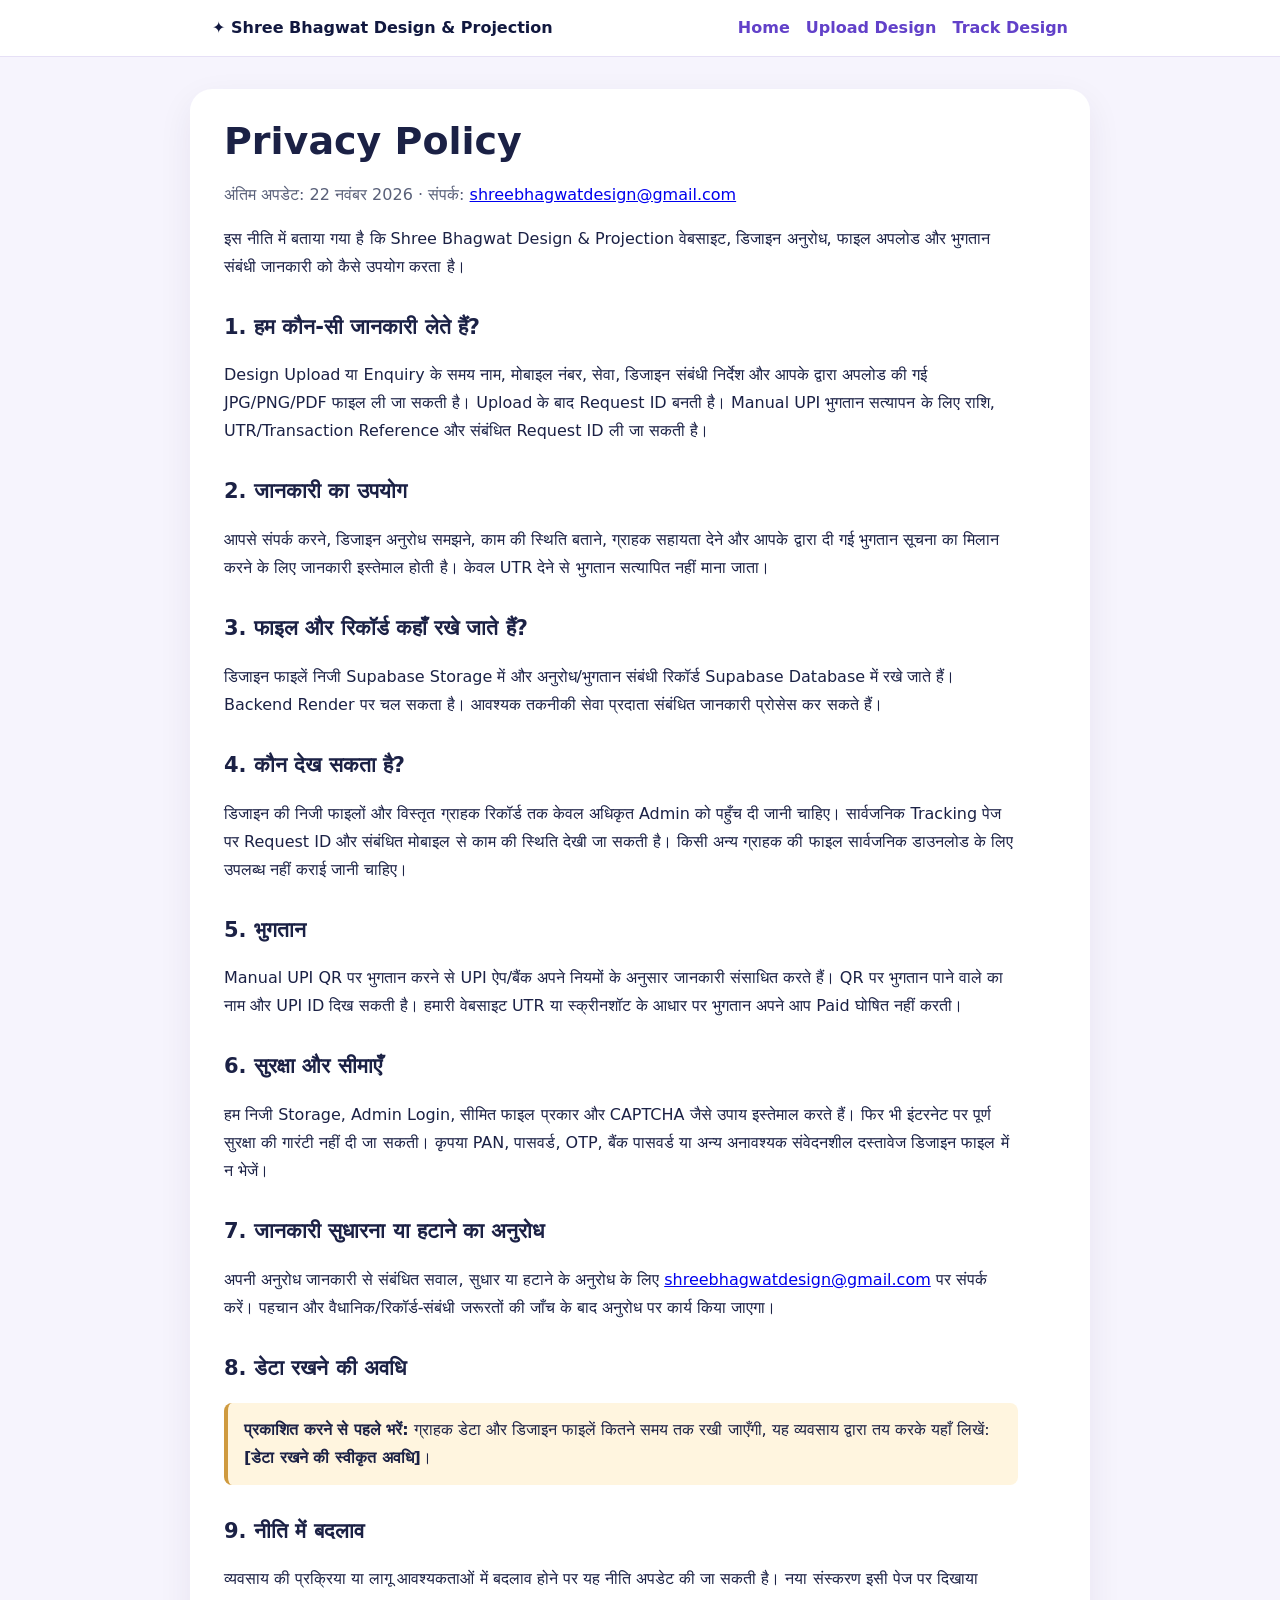
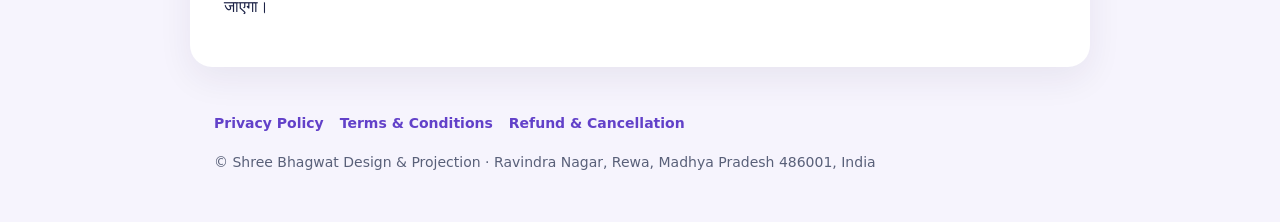
==== privacy.html @ c24ebc2f "Add files via upload" ====
<!doctype html><html lang="hi"><head><meta charset="utf-8"><meta name="viewport" content="width=device-width, initial-scale=1"><title>Privacy Policy | Shree Bhagwat Design & Projection</title><meta name="robots" content="index,follow"><style>*{box-sizing:border-box}body{margin:0;background:#f6f4fd;color:#1b2145;font:16px/1.75 system-ui,-apple-system,Segoe UI,Arial,sans-serif}header{background:#fff;border-bottom:1px solid #e6e0f6}nav{max-width:900px;margin:auto;padding:14px 22px;display:flex;justify-content:space-between;gap:16px;flex-wrap:wrap;align-items:center}nav a,.links a{color:#6241c9;text-decoration:none;font-weight:650}.brand{font-weight:800;color:#11183f}main{max-width:900px;margin:32px auto;padding:30px 34px;background:white;border-radius:22px;box-shadow:0 12px 35px #27204a12}h1{font-size:clamp(26px,4vw,38px);line-height:1.2;margin:0 0 14px}h2{font-size:21px;margin:28px 0 8px}p,li{max-width:78ch}.muted{color:#596079}.notice{background:#fff5df;border-left:4px solid #cf9a3e;border-radius:8px;padding:13px 16px}.links{display:flex;gap:16px;flex-wrap:wrap}footer{max-width:900px;margin:auto;padding:12px 24px 34px;color:#596079;font-size:14px}a:focus-visible{outline:3px solid #a78df3;outline-offset:3px}@media(max-width:600px){main{margin:15px 10px;padding:23px 20px}nav{padding:13px 16px}}</style></head><body><header><nav><a class="brand" href="/">✦ Shree Bhagwat Design & Projection</a><div class="links"><a href="/">Home</a><a href="/upload.html">Upload Design</a><a href="https://shree-bhagwat-upload-api.onrender.com/track">Track Design</a></div></nav></header><main><h1>Privacy Policy</h1><p class="muted">अंतिम अपडेट: 22 नवंबर 2026 · संपर्क: <a href="mailto:shreebhagwatdesign@gmail.com">shreebhagwatdesign@gmail.com</a></p><p>इस नीति में बताया गया है कि Shree Bhagwat Design & Projection वेबसाइट, डिजाइन अनुरोध, फाइल अपलोड और भुगतान संबंधी जानकारी को कैसे उपयोग करता है।</p>
<h2>1. हम कौन-सी जानकारी लेते हैं?</h2><p>Design Upload या Enquiry के समय नाम, मोबाइल नंबर, सेवा, डिजाइन संबंधी निर्देश और आपके द्वारा अपलोड की गई JPG/PNG/PDF फाइल ली जा सकती है। Upload के बाद Request ID बनती है। Manual UPI भुगतान सत्यापन के लिए राशि, UTR/Transaction Reference और संबंधित Request ID ली जा सकती है।</p>
<h2>2. जानकारी का उपयोग</h2><p>आपसे संपर्क करने, डिजाइन अनुरोध समझने, काम की स्थिति बताने, ग्राहक सहायता देने और आपके द्वारा दी गई भुगतान सूचना का मिलान करने के लिए जानकारी इस्तेमाल होती है। केवल UTR देने से भुगतान सत्यापित नहीं माना जाता।</p>
<h2>3. फाइल और रिकॉर्ड कहाँ रखे जाते हैं?</h2><p>डिजाइन फाइलें निजी Supabase Storage में और अनुरोध/भुगतान संबंधी रिकॉर्ड Supabase Database में रखे जाते हैं। Backend Render पर चल सकता है। आवश्यक तकनीकी सेवा प्रदाता संबंधित जानकारी प्रोसेस कर सकते हैं।</p>
<h2>4. कौन देख सकता है?</h2><p>डिजाइन की निजी फाइलों और विस्तृत ग्राहक रिकॉर्ड तक केवल अधिकृत Admin को पहुँच दी जानी चाहिए। सार्वजनिक Tracking पेज पर Request ID और संबंधित मोबाइल से काम की स्थिति देखी जा सकती है। किसी अन्य ग्राहक की फाइल सार्वजनिक डाउनलोड के लिए उपलब्ध नहीं कराई जानी चाहिए।</p>
<h2>5. भुगतान</h2><p>Manual UPI QR पर भुगतान करने से UPI ऐप/बैंक अपने नियमों के अनुसार जानकारी संसाधित करते हैं। QR पर भुगतान पाने वाले का नाम और UPI ID दिख सकती है। हमारी वेबसाइट UTR या स्क्रीनशॉट के आधार पर भुगतान अपने आप Paid घोषित नहीं करती।</p>
<h2>6. सुरक्षा और सीमाएँ</h2><p>हम निजी Storage, Admin Login, सीमित फाइल प्रकार और CAPTCHA जैसे उपाय इस्तेमाल करते हैं। फिर भी इंटरनेट पर पूर्ण सुरक्षा की गारंटी नहीं दी जा सकती। कृपया PAN, पासवर्ड, OTP, बैंक पासवर्ड या अन्य अनावश्यक संवेदनशील दस्तावेज डिजाइन फाइल में न भेजें।</p>
<h2>7. जानकारी सुधारना या हटाने का अनुरोध</h2><p>अपनी अनुरोध जानकारी से संबंधित सवाल, सुधार या हटाने के अनुरोध के लिए <a href="mailto:shreebhagwatdesign@gmail.com">shreebhagwatdesign@gmail.com</a> पर संपर्क करें। पहचान और वैधानिक/रिकॉर्ड-संबंधी जरूरतों की जाँच के बाद अनुरोध पर कार्य किया जाएगा।</p>
<h2>8. डेटा रखने की अवधि</h2><p class="notice"><strong>प्रकाशित करने से पहले भरें:</strong> ग्राहक डेटा और डिजाइन फाइलें कितने समय तक रखी जाएँगी, यह व्यवसाय द्वारा तय करके यहाँ लिखें: <strong>[डेटा रखने की स्वीकृत अवधि]</strong>।</p>
<h2>9. नीति में बदलाव</h2><p>व्यवसाय की प्रक्रिया या लागू आवश्यकताओं में बदलाव होने पर यह नीति अपडेट की जा सकती है। नया संस्करण इसी पेज पर दिखाया जाएगा।</p></main><footer><div class="links"><a href="/privacy.html">Privacy Policy</a><a href="/terms.html">Terms & Conditions</a><a href="/refund.html">Refund & Cancellation</a></div><p>© Shree Bhagwat Design & Projection · Ravindra Nagar, Rewa, Madhya Pradesh 486001, India</p></footer></body></html>
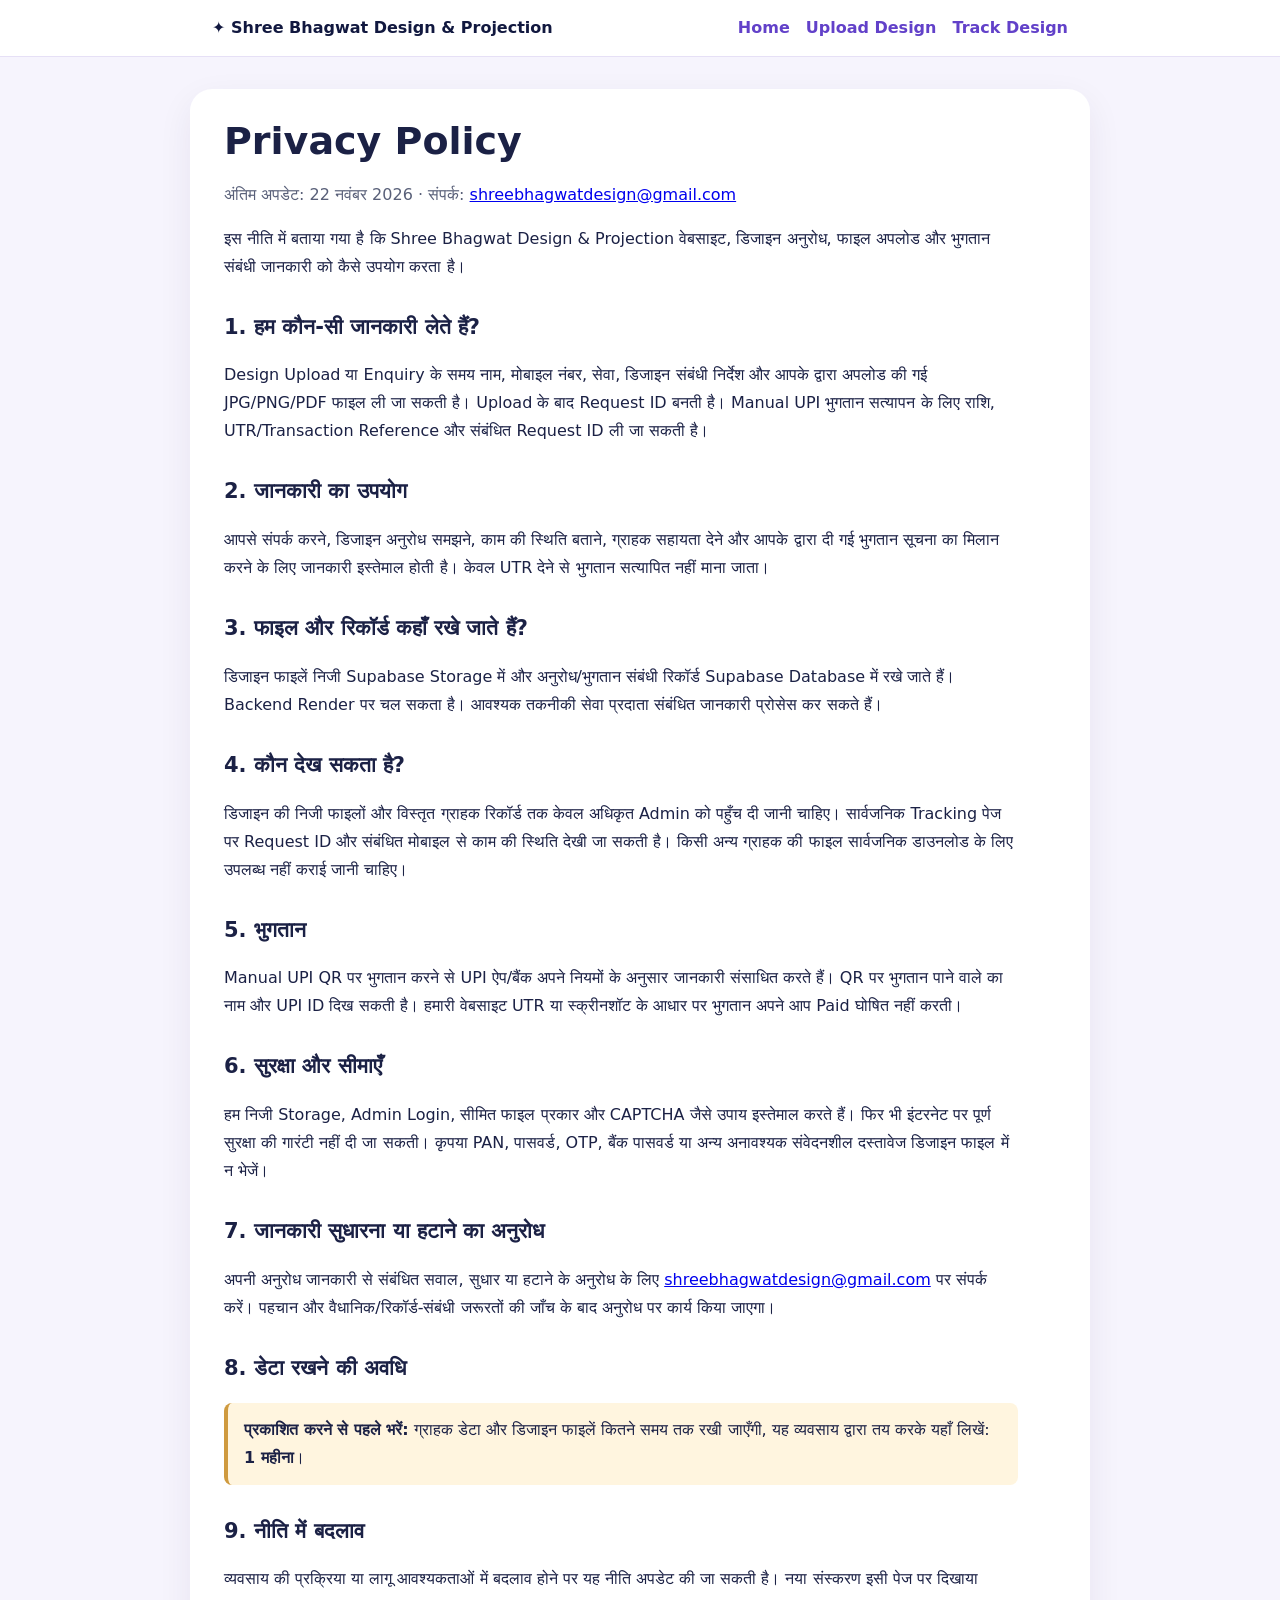
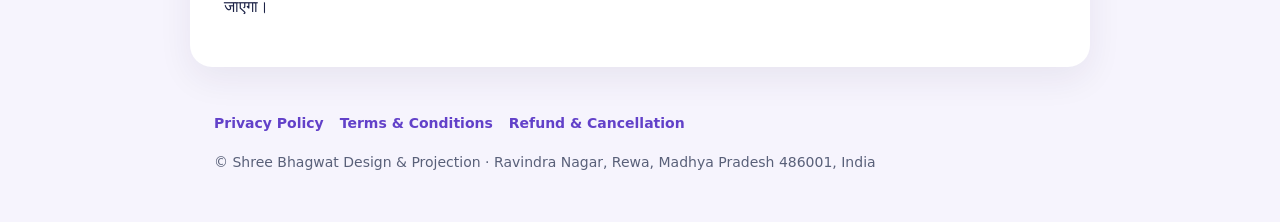
==== commit 6f42dca2: "Update data retention period to 1 month" ====
--- a/privacy.html
+++ b/privacy.html
@@ -6,5 +6,5 @@
 <h2>5. भुगतान</h2><p>Manual UPI QR पर भुगतान करने से UPI ऐप/बैंक अपने नियमों के अनुसार जानकारी संसाधित करते हैं। QR पर भुगतान पाने वाले का नाम और UPI ID दिख सकती है। हमारी वेबसाइट UTR या स्क्रीनशॉट के आधार पर भुगतान अपने आप Paid घोषित नहीं करती।</p>
 <h2>6. सुरक्षा और सीमाएँ</h2><p>हम निजी Storage, Admin Login, सीमित फाइल प्रकार और CAPTCHA जैसे उपाय इस्तेमाल करते हैं। फिर भी इंटरनेट पर पूर्ण सुरक्षा की गारंटी नहीं दी जा सकती। कृपया PAN, पासवर्ड, OTP, बैंक पासवर्ड या अन्य अनावश्यक संवेदनशील दस्तावेज डिजाइन फाइल में न भेजें।</p>
 <h2>7. जानकारी सुधारना या हटाने का अनुरोध</h2><p>अपनी अनुरोध जानकारी से संबंधित सवाल, सुधार या हटाने के अनुरोध के लिए <a href="mailto:shreebhagwatdesign@gmail.com">shreebhagwatdesign@gmail.com</a> पर संपर्क करें। पहचान और वैधानिक/रिकॉर्ड-संबंधी जरूरतों की जाँच के बाद अनुरोध पर कार्य किया जाएगा।</p>
-<h2>8. डेटा रखने की अवधि</h2><p class="notice"><strong>प्रकाशित करने से पहले भरें:</strong> ग्राहक डेटा और डिजाइन फाइलें कितने समय तक रखी जाएँगी, यह व्यवसाय द्वारा तय करके यहाँ लिखें: <strong>[डेटा रखने की स्वीकृत अवधि]</strong>।</p>
-<h2>9. नीति में बदलाव</h2><p>व्यवसाय की प्रक्रिया या लागू आवश्यकताओं में बदलाव होने पर यह नीति अपडेट की जा सकती है। नया संस्करण इसी पेज पर दिखाया जाएगा।</p></main><footer><div class="links"><a href="/privacy.html">Privacy Policy</a><a href="/terms.html">Terms & Conditions</a><a href="/refund.html">Refund & Cancellation</a></div><p>© Shree Bhagwat Design & Projection · Ravindra Nagar, Rewa, Madhya Pradesh 486001, India</p></footer></body></html>+<h2>8. डेटा रखने की अवधि</h2><p class="notice"><strong>प्रकाशित करने से पहले भरें:</strong> ग्राहक डेटा और डिजाइन फाइलें कितने समय तक रखी जाएँगी, यह व्यवसाय द्वारा तय करके यहाँ लिखें: <strong>1 महीना</strong>।</p>
+<h2>9. नीति में बदलाव</h2><p>व्यवसाय की प्रक्रिया या लागू आवश्यकताओं में बदलाव होने पर यह नीति अपडेट की जा सकती है। नया संस्करण इसी पेज पर दिखाया जाएगा।</p></main><footer><div class="links"><a href="/privacy.html">Privacy Policy</a><a href="/terms.html">Terms & Conditions</a><a href="/refund.html">Refund & Cancellation</a></div><p>© Shree Bhagwat Design & Projection · Ravindra Nagar, Rewa, Madhya Pradesh 486001, India</p></footer></body></html>
